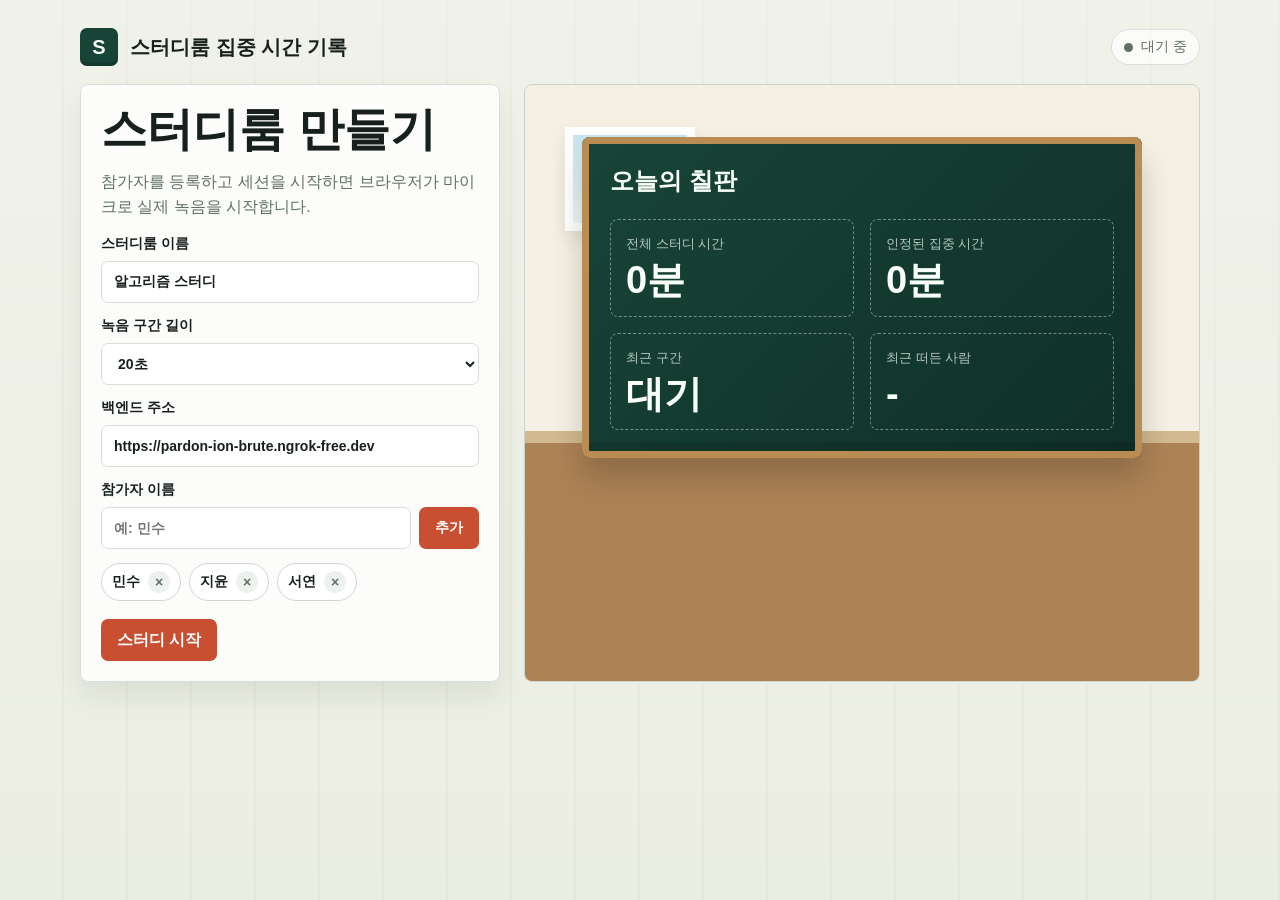
==== index.html @ a828d18c "Initial commit" ====
<!DOCTYPE html>
<html lang="ko">
<head>
  <meta charset="UTF-8">
  <meta name="viewport" content="width=device-width, initial-scale=1.0">
  <title>스터디룸 집중 시간 기록</title>
  <link rel="stylesheet" href="css/style.css">
</head>
<body>
  <main class="app">
    <header class="topbar">
      <div class="brand"><span class="brand-mark">S</span> 스터디룸 집중 시간 기록</div>
      <div class="status-pill"><span id="liveDot" class="dot"></span><span id="systemStatus">대기 중</span></div>
    </header>

    <section id="setupPage" class="setup">
      <form id="roomForm" class="panel">
        <h1>스터디룸 만들기</h1>
        <p class="hint">참가자를 등록하고 세션을 시작하면 브라우저가 마이크로 실제 녹음을 시작합니다.</p>

        <label class="field">
          <span>스터디룸 이름</span>
          <input id="roomName" autocomplete="off" value="알고리즘 스터디">
        </label>

        <label class="field">
          <span>녹음 구간 길이</span>
          <select id="segmentSeconds">
            <option value="10">10초</option>
            <option value="20" selected>20초</option>
            <option value="30">30초</option>
            <option value="60">60초</option>
          </select>
        </label>

        <label class="field">
          <span>백엔드 주소</span>
          <input id="backendUrl" autocomplete="off" value="https://pardon-ion-brute.ngrok-free.dev" placeholder="비워두면 업로드하지 않음">
        </label>

        <div class="field">
          <span>참가자 이름</span>
          <div class="inline">
            <input id="participantName" autocomplete="off" placeholder="예: 민수">
            <button type="button" id="addParticipant">추가</button>
          </div>
        </div>

        <div id="participants" class="participants" aria-live="polite"></div>
        <button type="submit">스터디 시작</button>
      </form>

      <div class="classroom" aria-hidden="true">
        <div class="window"></div>
        <div class="board preview-board">
          <h2>오늘의 칠판</h2>
          <div class="board-grid">
            <div class="chalk-box"><span>전체 스터디 시간</span><strong>0분</strong></div>
            <div class="chalk-box"><span>인정된 집중 시간</span><strong>0분</strong></div>
            <div class="chalk-box"><span>최근 구간</span><strong>대기</strong></div>
            <div class="chalk-box"><span>최근 떠든 사람</span><strong>-</strong></div>
          </div>
        </div>
      </div>
    </section>

    <section id="studyPage" class="study-layout hidden">
      <div class="classroom study-room">
        <div class="board">
          <h2 id="activeRoomName">스터디룸</h2>
          <div class="board-grid">
            <div class="chalk-box"><span>전체 스터디 시간</span><strong id="totalTime">0초</strong></div>
            <div class="chalk-box"><span>인정된 집중 시간</span><strong id="studyTime">0초</strong></div>
            <div class="chalk-box"><span>최근 구간 판정</span><strong id="lastDecision">녹음 중</strong></div>
            <div class="chalk-box"><span>최근 떠든 사람</span><strong id="lastSpeaker">-</strong></div>
          </div>
        </div>
      </div>

      <aside class="side">
        <section class="panel">
          <h2>녹음 상태</h2>
          <p id="recordingText" class="hint">마이크 권한을 기다리고 있습니다.</p>
          <div class="meter-wrap"><div id="meter" class="meter"></div></div>
          <div class="actions">
            <button type="button" id="pauseRecording" class="secondary">일시정지</button>
            <button type="button" id="finishSession" class="danger">스터디 종료</button>
          </div>
        </section>

        <section class="panel">
          <h2>현재 말한 사람</h2>
          <p class="hint">MVP에서는 잡담 구간의 발화자를 수동 선택값으로 기록합니다.</p>
          <div id="speakerButtons" class="speaker-grid"></div>
        </section>

        <section class="panel">
          <h2>최근 녹음</h2>
          <div id="segments" class="segment-list"></div>
        </section>
      </aside>
    </section>

    <section id="resultPage" class="hidden">
      <div class="board result-board">
        <h2>스터디 결과</h2>
        <div class="result-summary">
          <div class="chalk-box"><span>총 스터디 시간</span><strong id="resultTotal">0초</strong></div>
          <div class="chalk-box"><span>인정된 집중 시간</span><strong id="resultStudy">0초</strong></div>
          <div class="chalk-box"><span>제외된 시간</span><strong id="resultChat">0초</strong></div>
          <div class="chalk-box"><span>전체 구간 수</span><strong id="resultSegments">0개</strong></div>
          <div class="chalk-box"><span>공부 구간 수</span><strong id="resultStudySegments">0개</strong></div>
          <div class="chalk-box"><span>가장 많이 떠든 사람</span><strong id="resultSpeaker">-</strong></div>
        </div>
        <div class="actions">
          <button type="button" id="restart" class="secondary">새 스터디 시작</button>
          <button type="button" id="downloadCsv">CSV 다운로드</button>
        </div>
      </div>
    </section>
  </main>

  <script src="js/app.js"></script>
</body>
</html>
---- css/style.css ----
:root {
  --ink: #17201c;
  --muted: #607067;
  --line: #d7dfd9;
  --wall: #e9ecdf;
  --board: #184438;
  --board-deep: #0f3028;
  --chalk: #f7fff8;
  --accent: #c84f31;
  --blue: #2d6d83;
  --gold: #d9a441;
  --ok: #2f8a5b;
  --bad: #b74735;
  font-family: "Pretendard", "Apple SD Gothic Neo", "Malgun Gothic", Arial, sans-serif;
}

* { box-sizing: border-box; }

body {
  margin: 0;
  min-height: 100vh;
  color: var(--ink);
  background:
    linear-gradient(180deg, rgba(255,255,255,.35), rgba(255,255,255,.1)),
    repeating-linear-gradient(90deg, transparent 0 62px, rgba(23,32,28,.035) 62px 64px),
    var(--wall);
}

button, input, select { font: inherit; }

button {
  min-height: 42px;
  border: 0;
  border-radius: 7px;
  color: #fff;
  background: var(--accent);
  padding: 0 16px;
  font-weight: 800;
  cursor: pointer;
}

button.secondary {
  color: var(--ink);
  background: #fff;
  border: 1px solid var(--line);
}

button.danger { background: var(--bad); }

input, select {
  width: 100%;
  min-height: 42px;
  border: 1px solid var(--line);
  border-radius: 7px;
  background: #fff;
  color: var(--ink);
  padding: 0 12px;
}

.app {
  width: min(1120px, calc(100% - 32px));
  margin: 0 auto;
  padding: 28px 0 36px;
}

.topbar {
  display: flex;
  align-items: center;
  justify-content: space-between;
  gap: 16px;
  margin-bottom: 18px;
}

.brand {
  display: flex;
  align-items: center;
  gap: 12px;
  font-weight: 900;
  font-size: 20px;
}

.brand-mark {
  width: 38px;
  height: 38px;
  display: grid;
  place-items: center;
  border-radius: 7px;
  color: var(--chalk);
  background: var(--board);
  box-shadow: inset 0 -4px 0 rgba(0,0,0,.16);
}

.status-pill {
  display: inline-flex;
  align-items: center;
  gap: 8px;
  border: 1px solid var(--line);
  border-radius: 999px;
  background: rgba(255,255,255,.72);
  padding: 8px 12px;
  color: var(--muted);
  font-size: 14px;
}

.dot {
  width: 9px;
  height: 9px;
  border-radius: 50%;
  background: var(--muted);
}

.dot.live {
  background: var(--bad);
  box-shadow: 0 0 0 5px rgba(183,71,53,.14);
}

.hidden { display: none !important; }

.setup {
  display: grid;
  grid-template-columns: minmax(0, 420px) 1fr;
  gap: 24px;
}

.panel {
  border: 1px solid var(--line);
  border-radius: 8px;
  background: rgba(255,255,255,.84);
  padding: 20px;
  box-shadow: 0 14px 30px rgba(23,32,28,.08);
}

.panel h1, .panel h2 {
  margin: 0 0 16px;
  letter-spacing: 0;
}

.panel h1 {
  font-size: clamp(30px, 4vw, 46px);
  line-height: 1.06;
}

.panel h2 { font-size: 22px; }
.hint { color: var(--muted); line-height: 1.55; margin: 0 0 16px; }

.field {
  display: grid;
  gap: 8px;
  margin-bottom: 14px;
  font-weight: 800;
  font-size: 14px;
}

.inline {
  display: grid;
  grid-template-columns: 1fr auto;
  gap: 8px;
}

.participants {
  display: flex;
  flex-wrap: wrap;
  gap: 8px;
  min-height: 38px;
  margin: 8px 0 18px;
}

.chip {
  display: inline-flex;
  align-items: center;
  gap: 8px;
  border: 1px solid #cfd8d2;
  border-radius: 999px;
  background: #fff;
  padding: 7px 10px;
  font-size: 14px;
  font-weight: 800;
}

.chip button {
  width: 22px;
  min-height: 22px;
  padding: 0;
  border-radius: 50%;
  color: var(--muted);
  background: #eef2ee;
}

.classroom {
  position: relative;
  min-height: 430px;
  overflow: hidden;
  border: 1px solid #cad3cc;
  border-radius: 8px;
  background: linear-gradient(180deg, #f4f0e3 0 58%, #d1b990 58% 60%, #ad8356 60% 100%);
}

.window {
  position: absolute;
  top: 42px;
  left: 40px;
  width: 130px;
  height: 104px;
  border: 8px solid #fff;
  background: linear-gradient(180deg, #c6e5ee, #edf8f5);
  box-shadow: 0 8px 18px rgba(0,0,0,.08);
}

.board {
  position: relative;
  min-height: 320px;
  border-radius: 8px;
  color: var(--chalk);
  background: linear-gradient(135deg, var(--board), var(--board-deep));
  box-shadow: inset 0 0 0 7px #b98c53, inset 0 -16px 0 rgba(0,0,0,.12), 0 20px 30px rgba(0,0,0,.18);
  padding: 28px;
}

.preview-board {
  width: min(560px, calc(100% - 44px));
  margin: 52px auto;
}

.board h2 { margin: 0; }

.board-grid, .result-summary {
  display: grid;
  grid-template-columns: repeat(2, minmax(0, 1fr));
  gap: 16px;
  margin-top: 22px;
}

.result-summary { grid-template-columns: repeat(3, minmax(0, 1fr)); }

.chalk-box {
  border: 1px dashed rgba(247,255,248,.42);
  border-radius: 8px;
  padding: 15px;
  min-height: 86px;
}

.chalk-box span {
  display: block;
  color: rgba(247,255,248,.72);
  font-size: 13px;
  margin-bottom: 8px;
}

.chalk-box strong {
  display: block;
  overflow-wrap: anywhere;
  font-size: clamp(26px, 3vw, 38px);
  line-height: 1.04;
}

.study-layout {
  display: grid;
  grid-template-columns: 1fr 300px;
  gap: 20px;
  align-items: start;
}

.study-room {
  min-height: 620px;
  padding: 42px;
}

.study-room .board {
  max-width: 760px;
  margin: 0 auto;
}

.side {
  display: grid;
  gap: 14px;
}

.meter-wrap {
  height: 14px;
  border-radius: 999px;
  overflow: hidden;
  background: #dce4df;
}

.meter {
  width: 0%;
  height: 100%;
  background: linear-gradient(90deg, var(--ok), var(--gold), var(--bad));
  transition: width .12s linear;
}

.speaker-grid {
  display: grid;
  grid-template-columns: repeat(2, minmax(0, 1fr));
  gap: 8px;
}

.speaker-grid button {
  overflow: hidden;
  white-space: nowrap;
  text-overflow: ellipsis;
  color: var(--ink);
  background: #fff;
  border: 1px solid var(--line);
  padding: 0 10px;
}

.speaker-grid button.active {
  color: #fff;
  background: var(--blue);
  border-color: var(--blue);
}

.segment-list {
  display: grid;
  gap: 10px;
  max-height: 360px;
  overflow: auto;
  padding-right: 4px;
}

.segment {
  display: grid;
  gap: 8px;
  border: 1px solid var(--line);
  border-radius: 8px;
  background: #fff;
  padding: 10px;
}

.segment strong {
  display: flex;
  justify-content: space-between;
  gap: 8px;
  color: var(--ink);
  font-size: 14px;
}

.badge {
  display: inline-flex;
  align-items: center;
  border-radius: 999px;
  padding: 3px 8px;
  font-size: 12px;
  color: #fff;
  background: var(--ok);
}

.badge.chat { background: var(--bad); }
audio { width: 100%; height: 34px; }

.actions {
  display: flex;
  flex-wrap: wrap;
  gap: 8px;
  margin-top: 16px;
}

.result-board { margin-top: 22px; }

@media (max-width: 860px) {
  .setup, .study-layout { grid-template-columns: 1fr; }
  .study-room { min-height: auto; padding: 22px; }
  .board, .preview-board { width: 100%; margin: 0; }
  .board-grid, .result-summary { grid-template-columns: 1fr; }
}
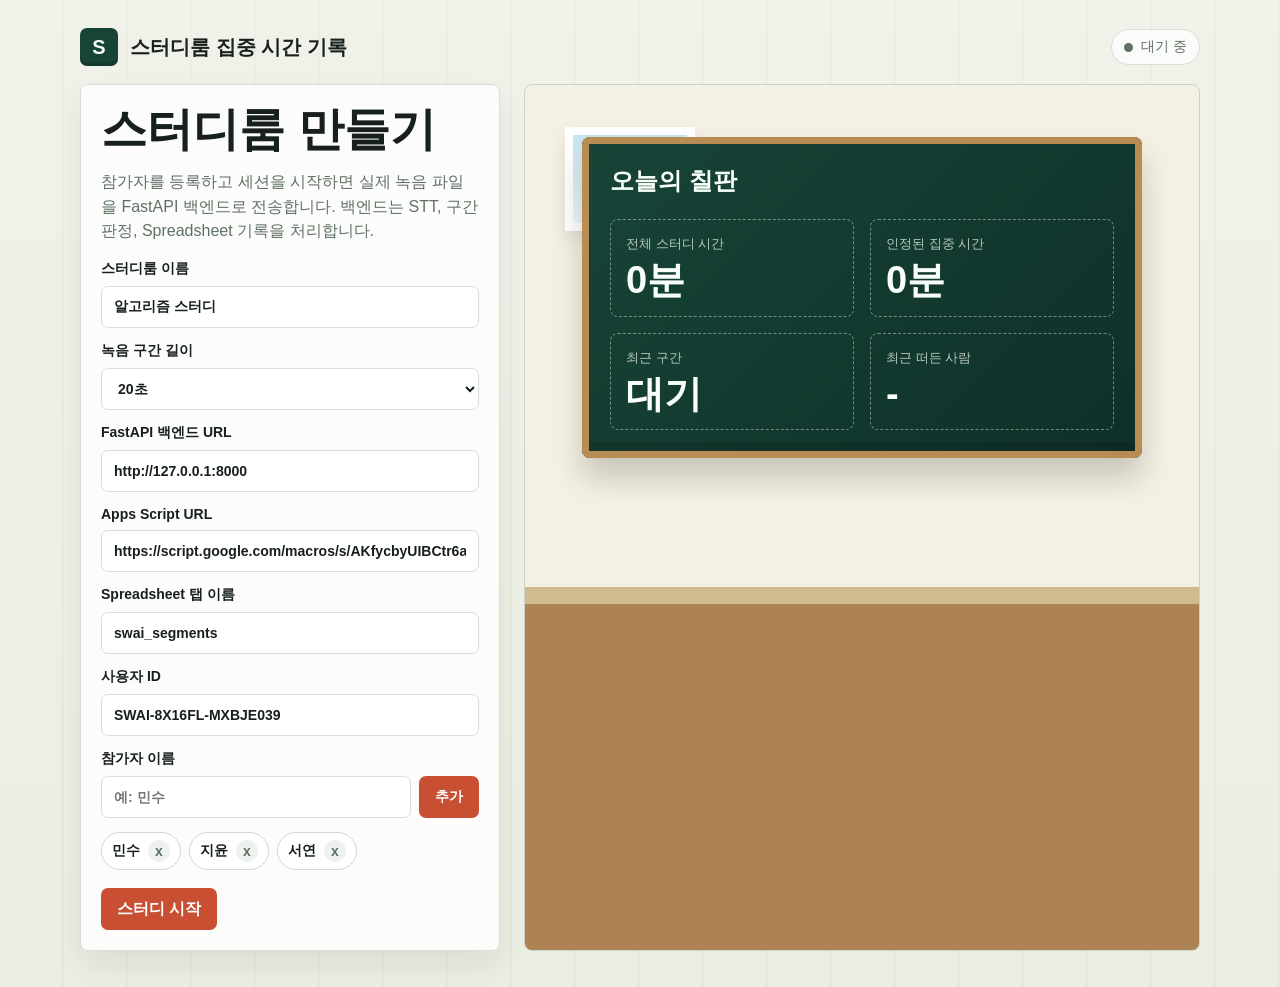
==== commit d4902c1e: "Add FastAPI audio segment pipeline Send recorded browser audio blobs to the backend, add STT/classif" ====
--- a/index.html
+++ b/index.html
@@ -16,7 +16,7 @@
     <section id="setupPage" class="setup">
       <form id="roomForm" class="panel">
         <h1>스터디룸 만들기</h1>
-        <p class="hint">참가자를 등록하고 세션을 시작하면 브라우저가 마이크로 실제 녹음을 시작합니다.</p>
+        <p class="hint">참가자를 등록하고 세션을 시작하면 실제 녹음 파일을 FastAPI 백엔드로 전송합니다. 백엔드는 STT, 구간 판정, Spreadsheet 기록을 처리합니다.</p>
 
         <label class="field">
           <span>스터디룸 이름</span>
@@ -34,8 +34,23 @@
         </label>
 
         <label class="field">
-          <span>백엔드 주소</span>
-          <input id="backendUrl" autocomplete="off" value="https://pardon-ion-brute.ngrok-free.dev" placeholder="비워두면 업로드하지 않음">
+          <span>FastAPI 백엔드 URL</span>
+          <input id="backendUrl" autocomplete="off" value="http://127.0.0.1:8000">
+        </label>
+
+        <label class="field">
+          <span>Apps Script URL</span>
+          <input id="appsScriptUrl" autocomplete="off" value="https://script.google.com/macros/s/AKfycbyUIBCtr6azQwxAMGdEAiVQIcX1yvQWHdfVs41lViRHPNBbxi7PHiLw6vdjT2iwZlqK/exec">
+        </label>
+
+        <label class="field">
+          <span>Spreadsheet 탭 이름</span>
+          <input id="sheetName" autocomplete="off" value="swai_segments">
+        </label>
+
+        <label class="field">
+          <span>사용자 ID</span>
+          <input id="userId" autocomplete="off" readonly>
         </label>
 
         <div class="field">
@@ -90,7 +105,7 @@
 
         <section class="panel">
           <h2>현재 말한 사람</h2>
-          <p class="hint">MVP에서는 잡담 구간의 발화자를 수동 선택값으로 기록합니다.</p>
+          <p class="hint">MVP에서는 잡담 구간의 발화자를 수동 선택값으로 함께 보냅니다.</p>
           <div id="speakerButtons" class="speaker-grid"></div>
         </section>
 
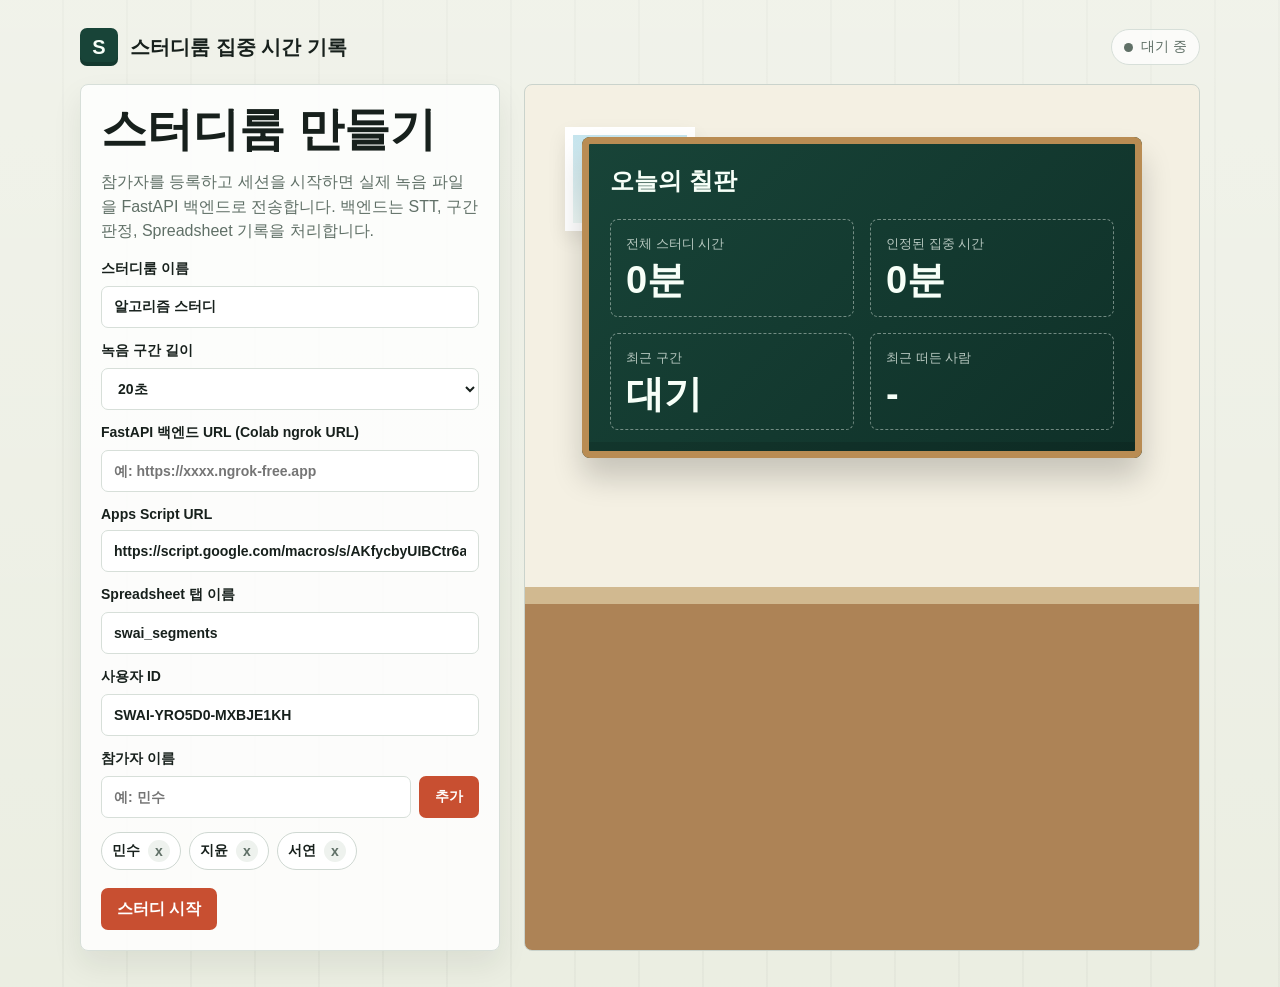
==== commit 50cd565f: "Add Colab backend runner Document the Colab/ngrok workflow, add a Colab startup helper, and update t" ====
--- a/index.html
+++ b/index.html
@@ -34,8 +34,8 @@
         </label>
 
         <label class="field">
-          <span>FastAPI 백엔드 URL</span>
-          <input id="backendUrl" autocomplete="off" value="http://127.0.0.1:8000">
+          <span>FastAPI 백엔드 URL (Colab ngrok URL)</span>
+          <input id="backendUrl" autocomplete="off" placeholder="예: https://xxxx.ngrok-free.app">
         </label>
 
         <label class="field">
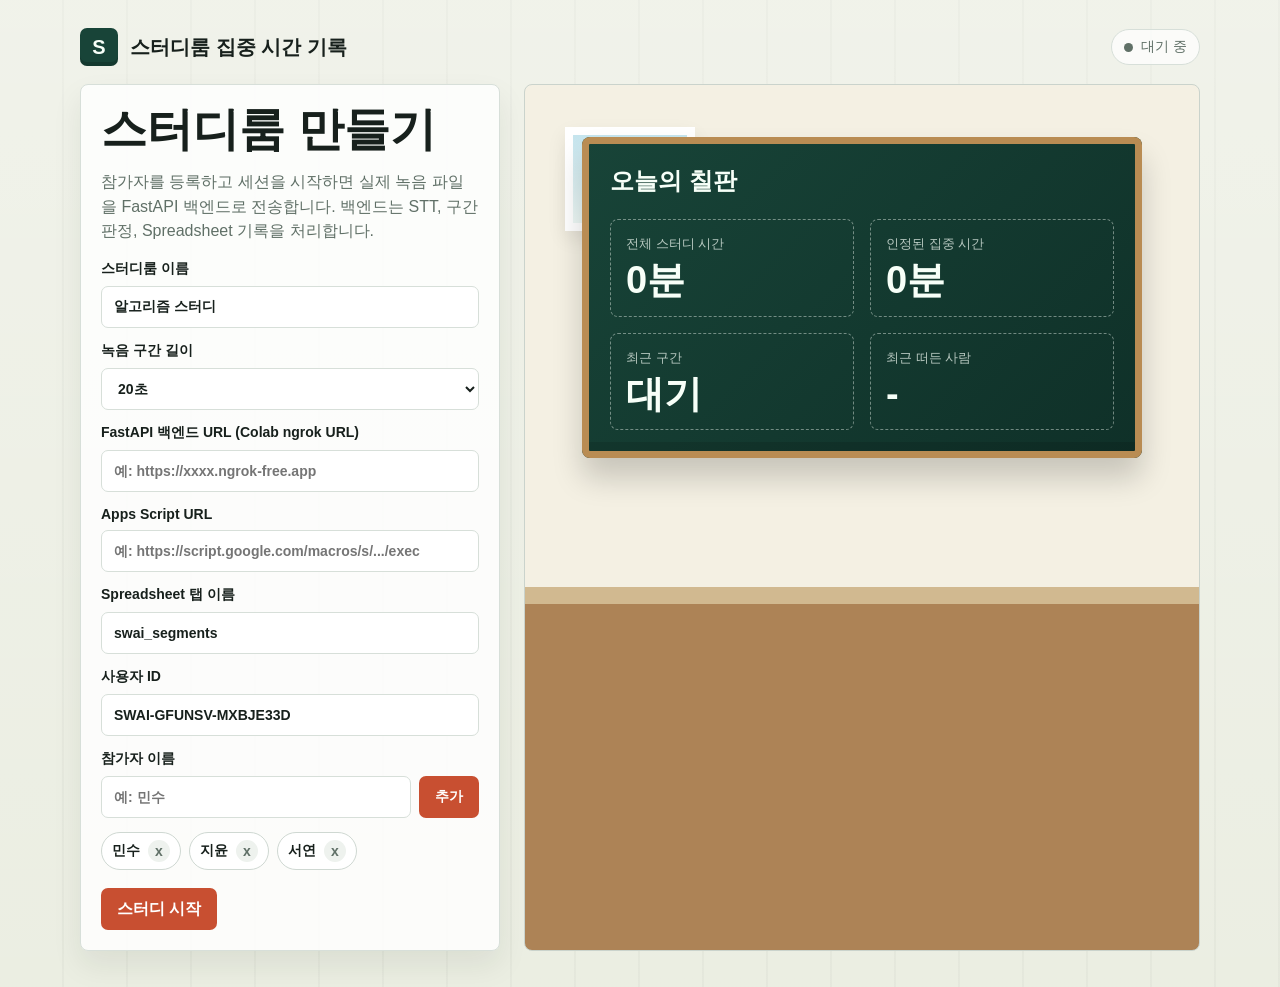
==== commit 76560930: "Remove default Apps Script endpoint Avoid exposing a concrete Apps Script deployment URL in the fron" ====
--- a/index.html
+++ b/index.html
@@ -40,7 +40,7 @@
 
         <label class="field">
           <span>Apps Script URL</span>
-          <input id="appsScriptUrl" autocomplete="off" value="https://script.google.com/macros/s/AKfycbyUIBCtr6azQwxAMGdEAiVQIcX1yvQWHdfVs41lViRHPNBbxi7PHiLw6vdjT2iwZlqK/exec">
+          <input id="appsScriptUrl" autocomplete="off" placeholder="예: https://script.google.com/macros/s/.../exec">
         </label>
 
         <label class="field">
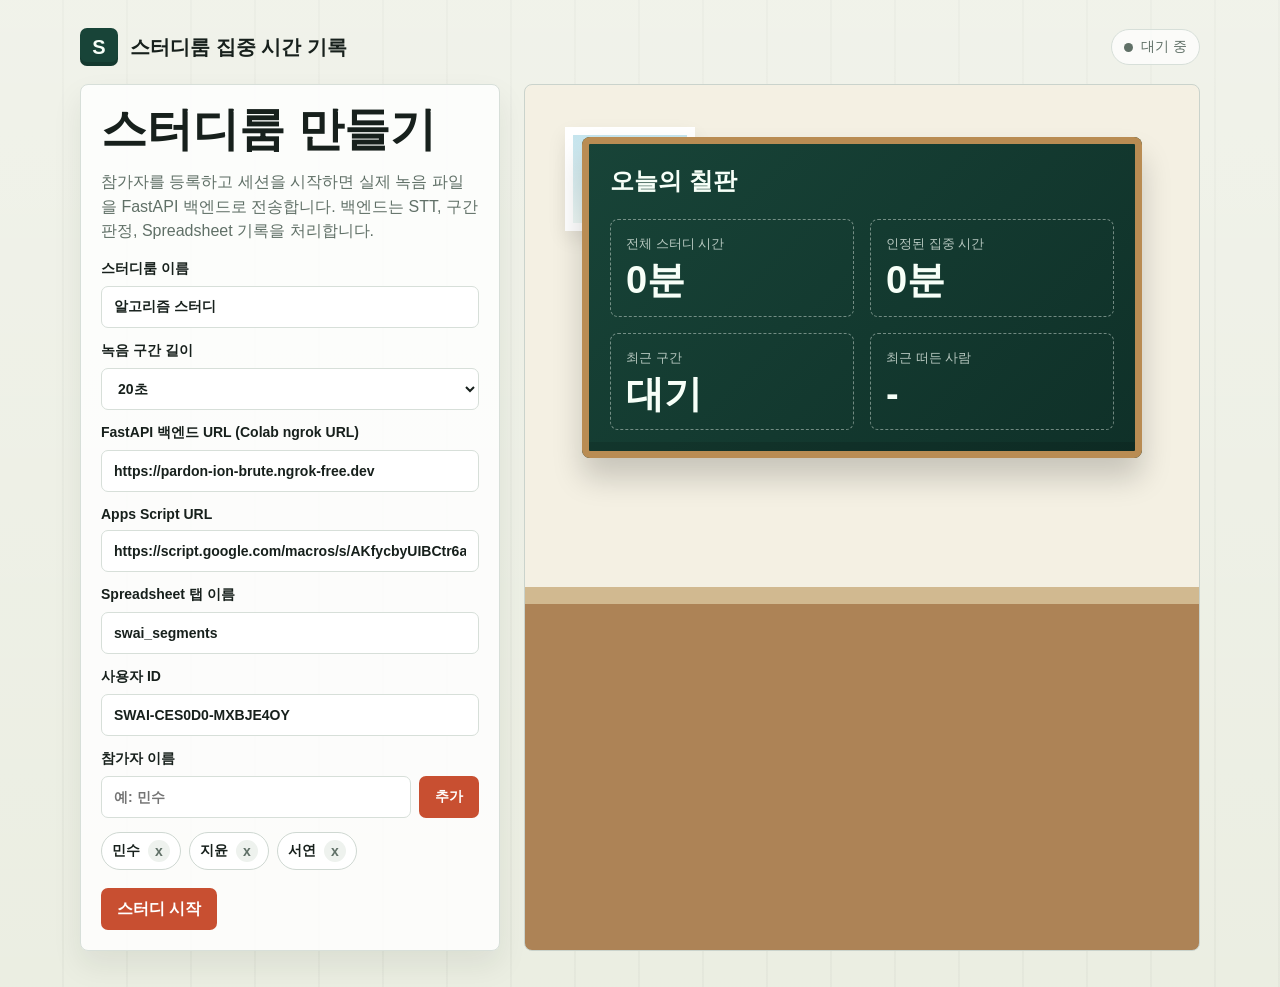
==== commit b8b899f6: "Add Qwen2.5 Colab LLM integration" ====
--- a/index.html
+++ b/index.html
@@ -35,12 +35,12 @@
 
         <label class="field">
           <span>FastAPI 백엔드 URL (Colab ngrok URL)</span>
-          <input id="backendUrl" autocomplete="off" placeholder="예: https://xxxx.ngrok-free.app">
+          <input id="backendUrl" autocomplete="off" value="https://pardon-ion-brute.ngrok-free.dev">
         </label>
 
         <label class="field">
           <span>Apps Script URL</span>
-          <input id="appsScriptUrl" autocomplete="off" placeholder="예: https://script.google.com/macros/s/.../exec">
+          <input id="appsScriptUrl" autocomplete="off" value="https://script.google.com/macros/s/AKfycbyUIBCtr6azQwxAMGdEAiVQIcX1yvQWHdfVs41lViRHPNBbxi7PHiLw6vdjT2iwZlqK/exec">
         </label>
 
         <label class="field">
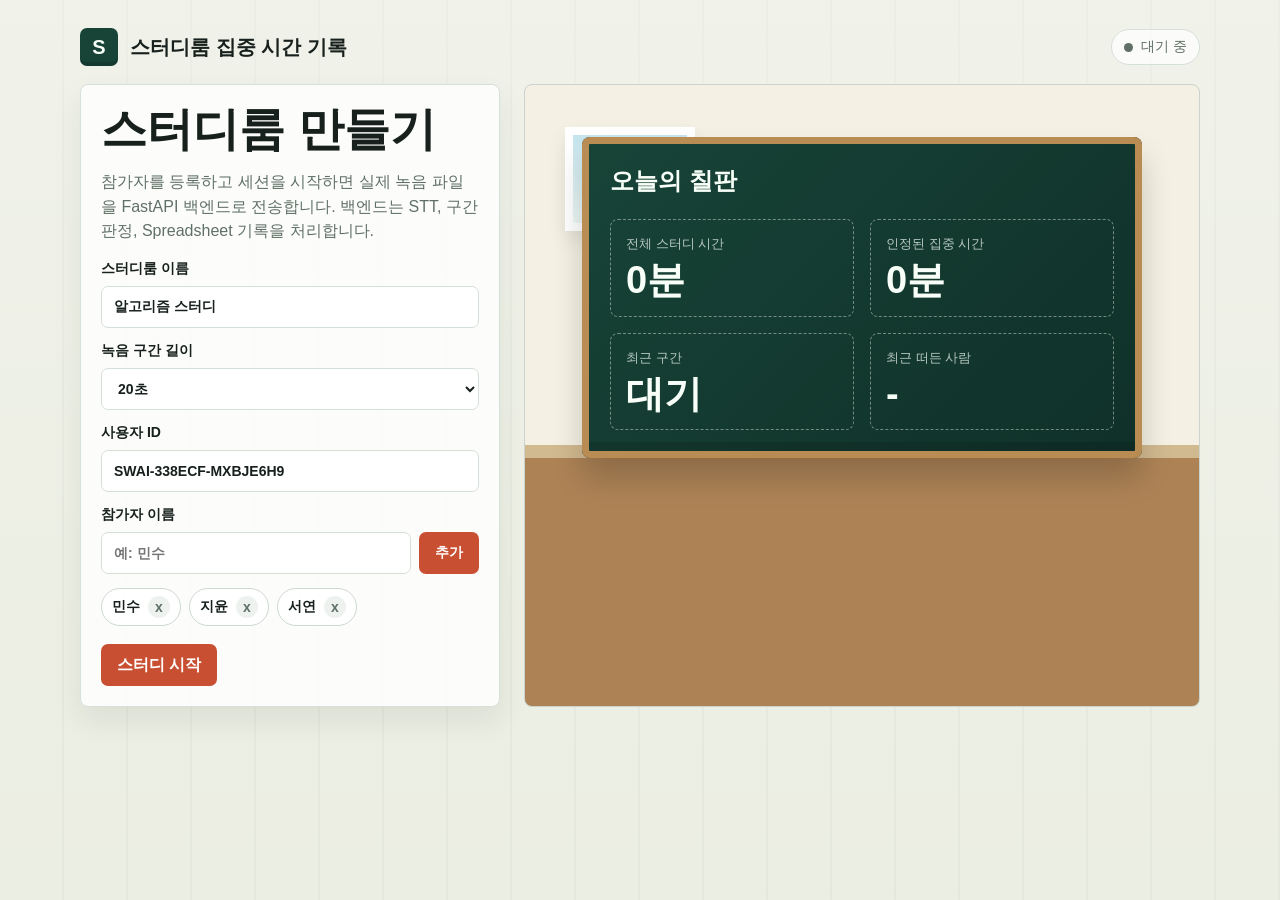
==== commit c1ed43df: "Improve recording decision UI" ====
--- a/index.html
+++ b/index.html
@@ -31,21 +31,6 @@
             <option value="30">30초</option>
             <option value="60">60초</option>
           </select>
-        </label>
-
-        <label class="field">
-          <span>FastAPI 백엔드 URL (Colab ngrok URL)</span>
-          <input id="backendUrl" autocomplete="off" value="https://pardon-ion-brute.ngrok-free.dev">
-        </label>
-
-        <label class="field">
-          <span>Apps Script URL</span>
-          <input id="appsScriptUrl" autocomplete="off" value="https://script.google.com/macros/s/AKfycbyUIBCtr6azQwxAMGdEAiVQIcX1yvQWHdfVs41lViRHPNBbxi7PHiLw6vdjT2iwZlqK/exec">
-        </label>
-
-        <label class="field">
-          <span>Spreadsheet 탭 이름</span>
-          <input id="sheetName" autocomplete="off" value="swai_segments">
         </label>
 
         <label class="field">
@@ -90,6 +75,13 @@
             <div class="chalk-box"><span>최근 떠든 사람</span><strong id="lastSpeaker">-</strong></div>
           </div>
         </div>
+        <div class="decision-strip" aria-live="polite">
+          <div class="decision-strip-head">
+            <span>최근 판정</span>
+            <span>최근 8개</span>
+          </div>
+          <div id="decisionFeed" class="decision-feed"></div>
+        </div>
       </div>
 
       <aside class="side">
@@ -109,10 +101,6 @@
           <div id="speakerButtons" class="speaker-grid"></div>
         </section>
 
-        <section class="panel">
-          <h2>최근 녹음</h2>
-          <div id="segments" class="segment-list"></div>
-        </section>
       </aside>
     </section>
 
@@ -135,6 +123,20 @@
     </section>
   </main>
 
+  <div id="segmentModal" class="modal hidden" role="dialog" aria-modal="true" aria-labelledby="modalTitle">
+    <div class="modal-backdrop" data-close-modal></div>
+    <section class="modal-panel">
+      <div class="modal-head">
+        <div>
+          <span id="modalBadge" class="badge">공부</span>
+          <h2 id="modalTitle">구간 상세</h2>
+        </div>
+        <button type="button" id="closeModal" class="secondary modal-close" aria-label="닫기">x</button>
+      </div>
+      <div id="modalBody" class="modal-body"></div>
+    </section>
+  </div>
+
   <script src="js/app.js"></script>
 </body>
 </html>
--- a/css/style.css
+++ b/css/style.css
@@ -270,6 +270,91 @@
   margin: 0 auto;
 }
 
+.decision-strip {
+  width: min(760px, 100%);
+  min-height: 150px;
+  margin: 28px auto 0;
+  color: #fff;
+}
+
+.decision-strip-head {
+  display: flex;
+  align-items: center;
+  justify-content: space-between;
+  gap: 12px;
+  margin-bottom: 12px;
+  color: rgba(255,255,255,.88);
+  font-weight: 900;
+}
+
+.decision-strip-head span:last-child {
+  color: rgba(255,255,255,.68);
+  font-size: 13px;
+}
+
+.decision-feed {
+  display: grid;
+  grid-template-columns: repeat(4, minmax(0, 1fr));
+  gap: 10px;
+}
+
+.decision-empty {
+  grid-column: 1 / -1;
+  margin: 0;
+  border: 1px dashed rgba(255,255,255,.32);
+  border-radius: 8px;
+  padding: 18px;
+  color: rgba(255,255,255,.74);
+  font-weight: 800;
+  text-align: center;
+}
+
+.decision-card {
+  display: grid;
+  gap: 8px;
+  align-content: center;
+  min-height: 72px;
+  border-radius: 8px;
+  padding: 12px;
+  border: 1px solid rgba(255,255,255,.18);
+  box-shadow: 0 10px 18px rgba(23,32,28,.16);
+  text-align: left;
+  cursor: pointer;
+  transition: transform .14s ease, box-shadow .14s ease;
+}
+
+.decision-card:hover,
+.decision-card:focus-visible {
+  transform: translateY(-2px);
+  box-shadow: 0 14px 22px rgba(23,32,28,.2);
+  outline: 2px solid rgba(255,255,255,.72);
+  outline-offset: 2px;
+}
+
+.decision-card.study {
+  background: linear-gradient(135deg, #2f8a5b, #236647);
+}
+
+.decision-card.chat {
+  background: linear-gradient(135deg, #b74735, #8e3029);
+}
+
+.decision-label {
+  font-size: 13px;
+  font-weight: 900;
+  color: rgba(255,255,255,.76);
+}
+
+.decision-card strong {
+  display: block;
+  overflow: hidden;
+  white-space: nowrap;
+  text-overflow: ellipsis;
+  color: #fff;
+  font-size: 20px;
+  line-height: 1.15;
+}
+
 .side {
   display: grid;
   gap: 14px;
@@ -358,9 +443,96 @@
 
 .result-board { margin-top: 22px; }
 
+.modal {
+  position: fixed;
+  inset: 0;
+  z-index: 20;
+  display: grid;
+  place-items: center;
+  padding: 18px;
+}
+
+.modal-backdrop {
+  position: absolute;
+  inset: 0;
+  background: rgba(15,30,25,.48);
+}
+
+.modal-panel {
+  position: relative;
+  z-index: 1;
+  width: min(560px, 100%);
+  max-height: min(720px, calc(100vh - 36px));
+  overflow: auto;
+  border: 1px solid var(--line);
+  border-radius: 8px;
+  background: #fff;
+  box-shadow: 0 24px 70px rgba(15,30,25,.28);
+  padding: 20px;
+}
+
+.modal-head {
+  display: flex;
+  justify-content: space-between;
+  align-items: flex-start;
+  gap: 14px;
+  margin-bottom: 16px;
+}
+
+.modal-head h2 {
+  margin: 10px 0 0;
+  font-size: 26px;
+}
+
+.modal-close {
+  width: 38px;
+  min-height: 38px;
+  padding: 0;
+}
+
+.modal-body {
+  display: grid;
+  gap: 10px;
+}
+
+.modal-row {
+  display: grid;
+  gap: 5px;
+  border: 1px solid var(--line);
+  border-radius: 8px;
+  background: #f8faf7;
+  padding: 10px 12px;
+}
+
+.modal-row span {
+  color: var(--muted);
+  font-size: 13px;
+  font-weight: 800;
+}
+
+.modal-row strong {
+  color: var(--ink);
+  font-size: 15px;
+  line-height: 1.45;
+  overflow-wrap: anywhere;
+}
+
+.modal-download {
+  display: inline-flex;
+  align-items: center;
+  justify-content: center;
+  min-height: 42px;
+  border-radius: 7px;
+  color: #fff;
+  background: var(--blue);
+  text-decoration: none;
+  font-weight: 900;
+}
+
 @media (max-width: 860px) {
   .setup, .study-layout { grid-template-columns: 1fr; }
   .study-room { min-height: auto; padding: 22px; }
   .board, .preview-board { width: 100%; margin: 0; }
   .board-grid, .result-summary { grid-template-columns: 1fr; }
-}
+  .decision-feed { grid-template-columns: repeat(2, minmax(0, 1fr)); }
+}
